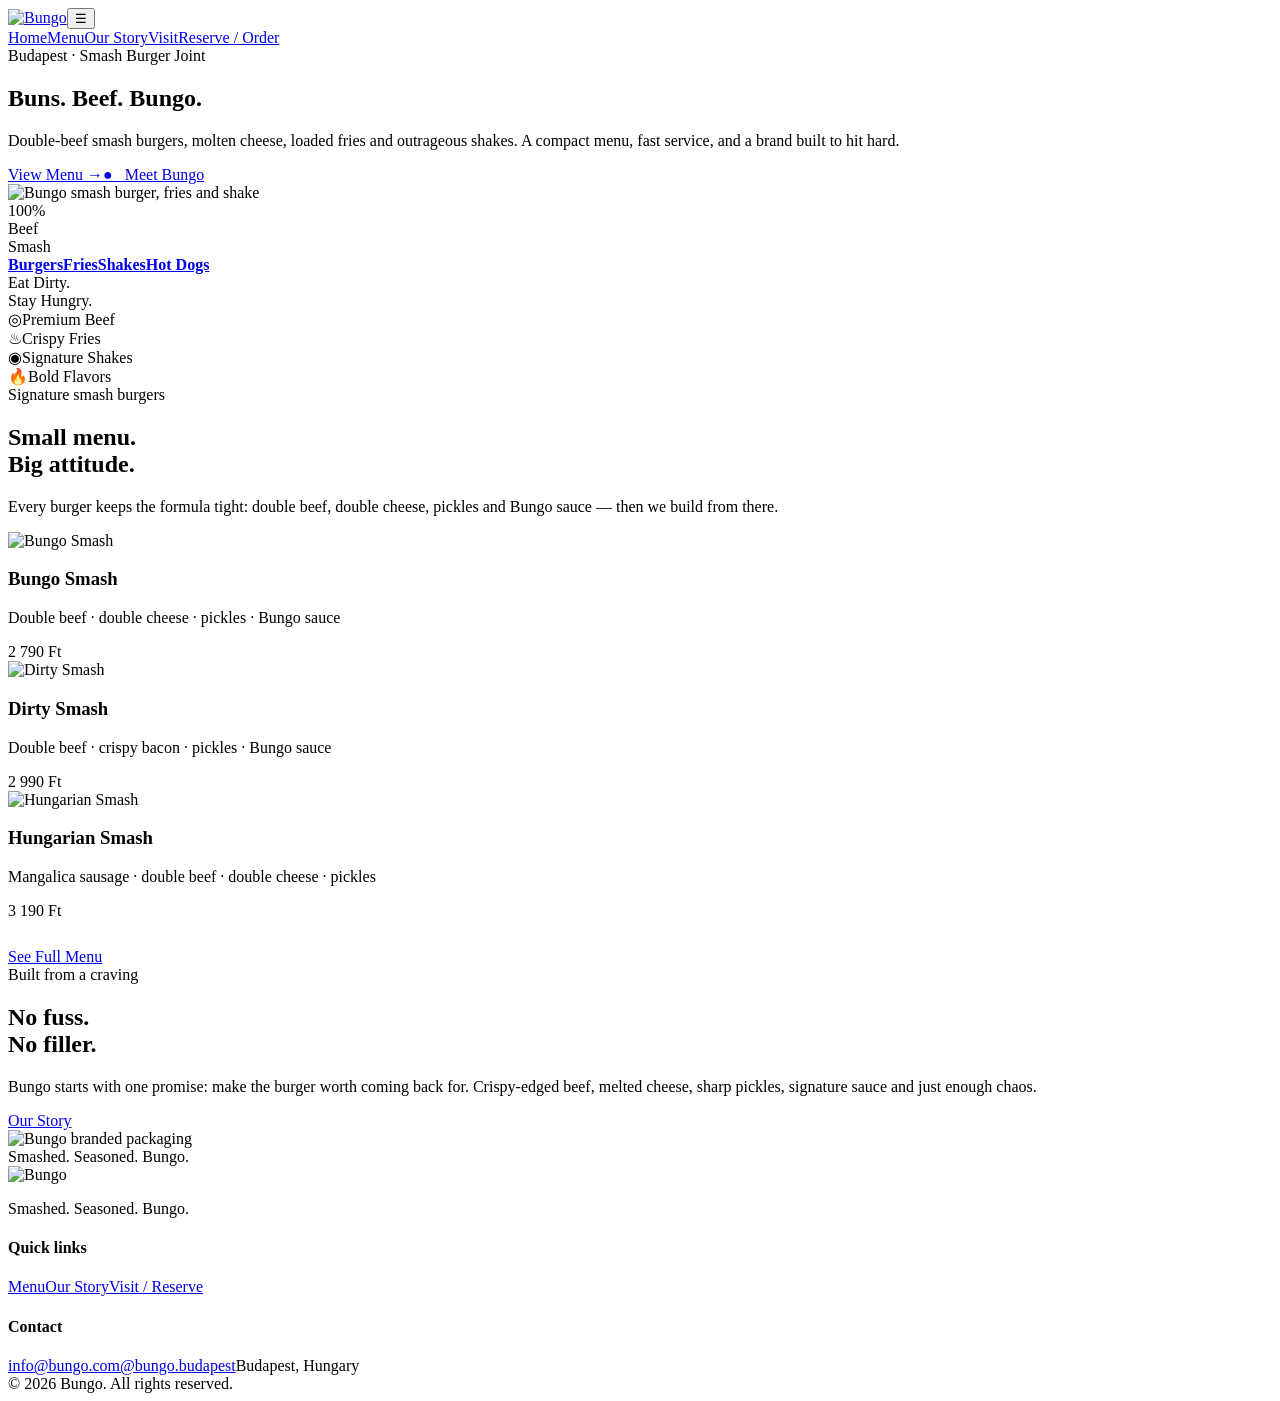
==== index.html @ 384b8719 "Add files via upload" ====
<!doctype html><html lang="en"><head><meta charset="utf-8"><meta name="viewport" content="width=device-width,initial-scale=1"><title>Bungo Smash Burgers — Budapest</title><meta name="description" content="Bungo Smash Burgers — smashed, seasoned, unforgettable."><link rel="stylesheet" href="assets/css/styles.css"></head><body>
<header class="site-header"><div class="container nav"><a class="brand" href="index.html"><img src="assets/images/bungo-logo-dark.png" alt="Bungo"></a><button class="nav-toggle" aria-label="Open menu">☰</button><nav class="nav-links"><a class="active" href="index.html">Home</a><a href="menu.html">Menu</a><a href="story.html">Our Story</a><a href="visit.html">Visit</a><a class="btn btn-primary" href="visit.html#reserve">Reserve / Order</a></nav></div></header>
<main>
<section class="hero"><div class="container"><div class="hero-copy"><div class="eyebrow">Budapest · Smash Burger Joint</div><h1 class="display">Buns. Beef. <span>Bungo.</span></h1><p>Double-beef smash burgers, molten cheese, loaded fries and outrageous shakes. A compact menu, fast service, and a brand built to hit hard.</p><div class="hero-actions"><a class="btn btn-primary" href="menu.html">View Menu →</a><a class="btn btn-ghost" href="story.html">● &nbsp; Meet Bungo</a></div></div><div class="hero-art"><img class="hero-food" src="assets/images/hero-food.jpg" alt="Bungo smash burger, fries and shake"><div class="hero-stamp">100%<br>Beef<br>Smash</div></div></div></section>
<section class="category-band"><div class="container"><div class="category-grid"><a class="category-card" href="menu.html#burgers"><img src="assets/icons/burger.png" alt=""><strong>Burgers</strong></a><a class="category-card" href="menu.html#fries"><img src="assets/icons/fries.png" alt=""><strong>Fries</strong></a><a class="category-card" href="menu.html#shakes"><img src="assets/icons/shakes.png" alt=""><strong>Shakes</strong></a><a class="category-card" href="menu.html#hotdog"><img src="assets/icons/hot-dog.png" alt=""><strong>Hot Dogs</strong></a></div></div></section>
<section class="promise-strip"><div class="container promise-row"><div class="script">Eat Dirty.<br>Stay Hungry.</div><div class="promise"><span class="mini">◎</span>Premium Beef</div><div class="promise"><span class="mini">♨</span>Crispy Fries</div><div class="promise"><span class="mini">◉</span>Signature Shakes</div><div class="promise"><span class="mini">🔥</span>Bold Flavors</div></div></section>
<section class="section"><div class="container"><div class="eyebrow">Signature smash burgers</div><h2 class="display section-title">Small menu.<br>Big attitude.</h2><p class="section-lead">Every burger keeps the formula tight: double beef, double cheese, pickles and Bungo sauce — then we build from there.</p><div class="product-grid"><article class="product-card"><div class="photo"><img src="assets/images/burger-bungo-premium.jpg" alt="Bungo Smash"></div><div class="body"><h3>Bungo Smash</h3><p>Double beef · double cheese · pickles · Bungo sauce</p><span class="price">2 790 Ft</span></div></article><article class="product-card"><div class="photo"><img src="assets/images/burger-dirty-premium.jpg" alt="Dirty Smash"></div><div class="body"><h3>Dirty Smash</h3><p>Double beef · crispy bacon · pickles · Bungo sauce</p><span class="price">2 990 Ft</span></div></article><article class="product-card"><div class="photo"><img src="assets/images/burger-hungarian-premium.jpg" alt="Hungarian Smash"></div><div class="body"><h3>Hungarian Smash</h3><p>Mangalica sausage · double beef · double cheese · pickles</p><span class="price">3 190 Ft</span></div></article></div><div style="margin-top:28px"><a class="btn btn-primary" href="menu.html">See Full Menu</a></div></div></section>
<section class="section alt"><div class="container split"><div><div class="eyebrow">Built from a craving</div><h2 class="display section-title">No fuss.<br>No filler.</h2><p class="section-lead">Bungo starts with one promise: make the burger worth coming back for. Crispy-edged beef, melted cheese, sharp pickles, signature sauce and just enough chaos.</p><a class="btn btn-primary" href="story.html">Our Story</a></div><div class="story-photo"><img src="assets/images/packaging.png" alt="Bungo branded packaging"></div></div></section>
<section class="quote-strip"><div class="container"><div class="script">Smashed. Seasoned. Bungo.</div></div></section></main>
<footer class="site-footer"><div class="container"><div class="footer-grid"><div><img class="footer-logo" src="assets/images/bungo-logo-dark.png" alt="Bungo"><p>Smashed. Seasoned. Bungo.</p></div><div><h4>Quick links</h4><a href="menu.html">Menu</a><a href="story.html">Our Story</a><a href="visit.html">Visit / Reserve</a></div><div><h4>Contact</h4><a href="mailto:info@bungo.com">info@bungo.com</a><a href="#">@bungo.budapest</a><span>Budapest, Hungary</span></div></div><div class="copyright">© 2026 Bungo. All rights reserved.</div></div></footer><script src="assets/js/main.js"></script></body></html>
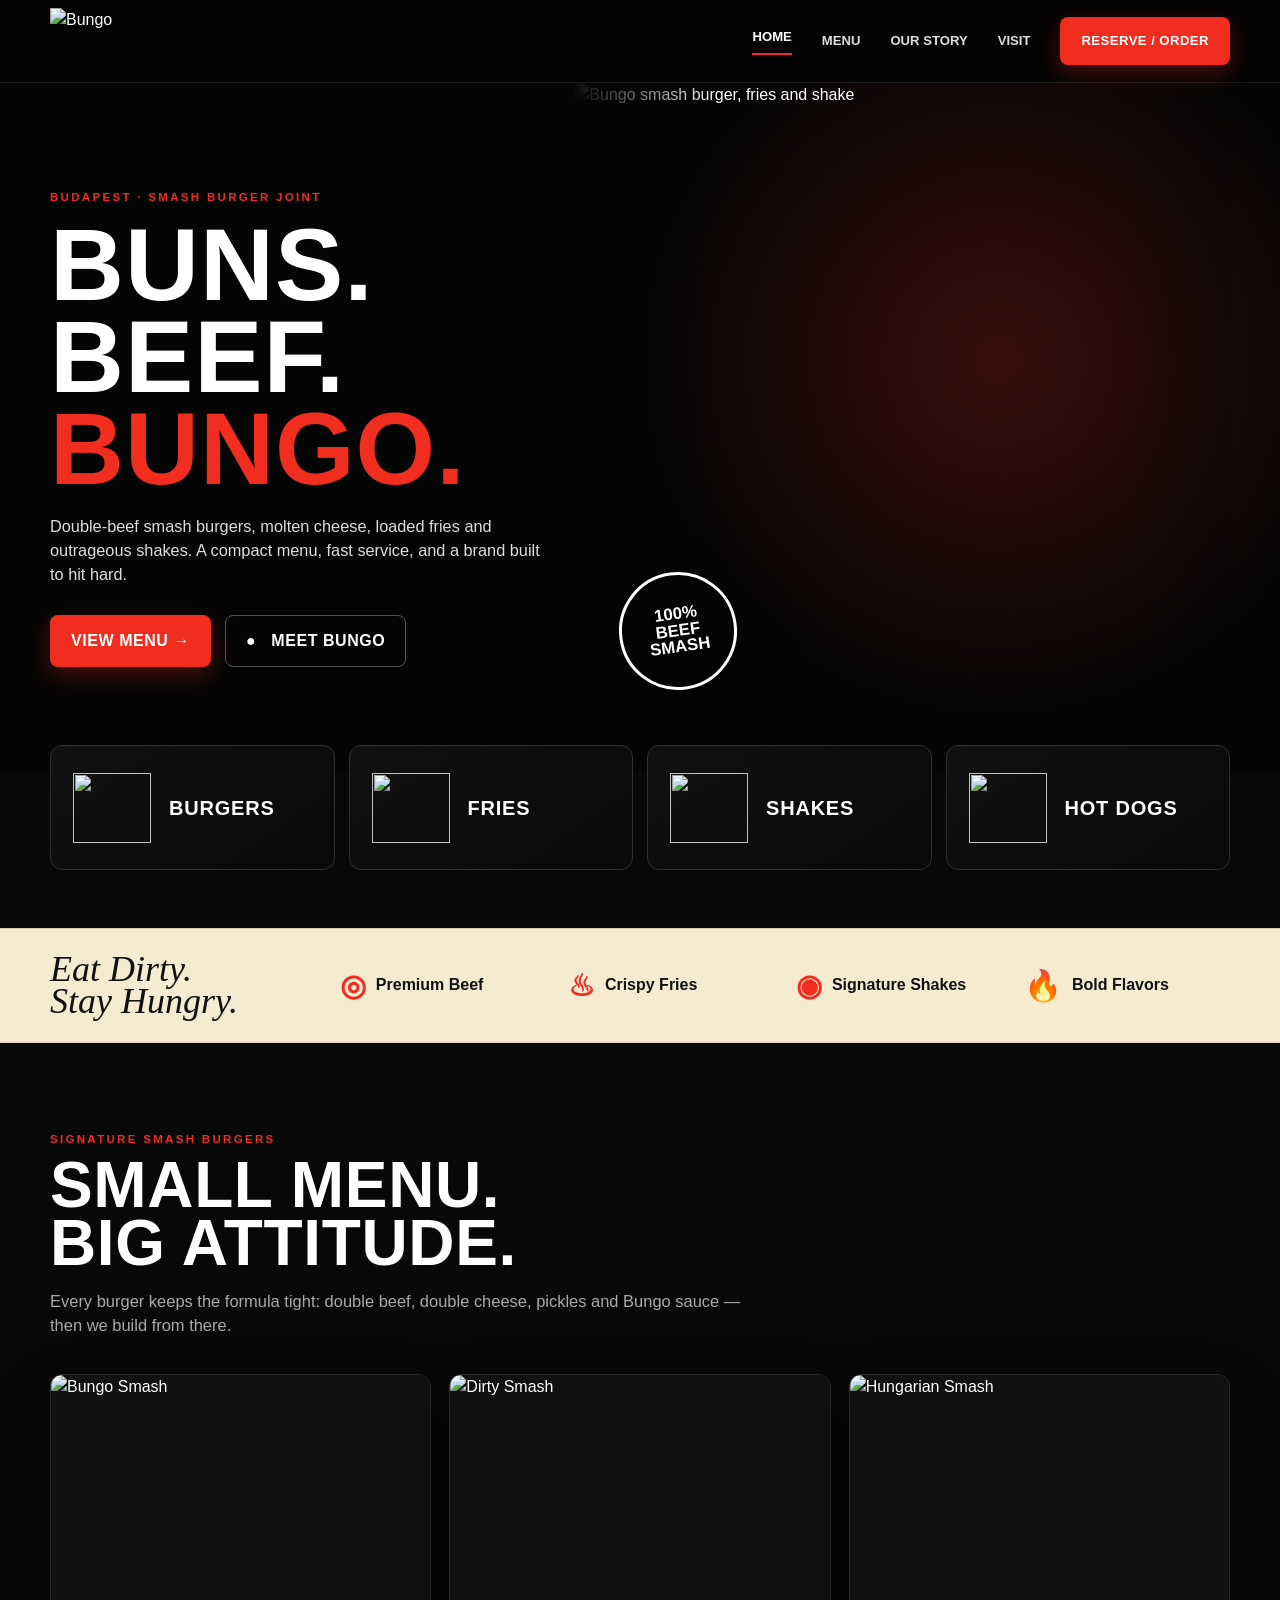
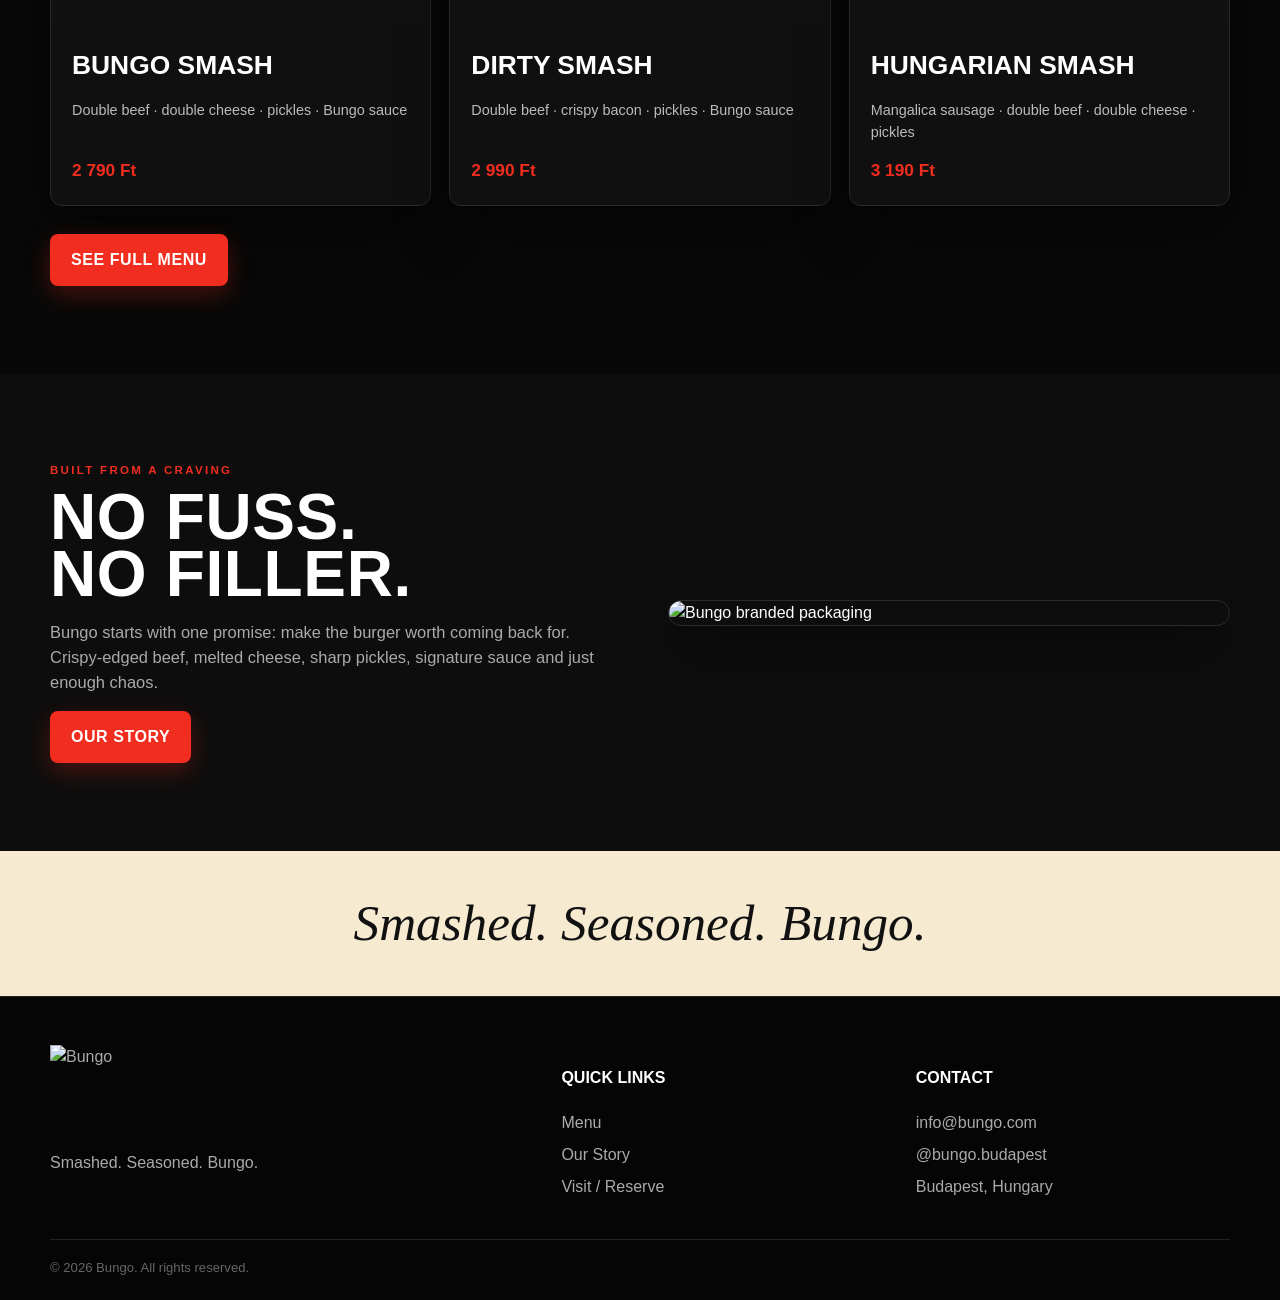
==== commit 352ce1c1: "Change stylesheet link in index.html Updated the stylesheet link in the HTML head." ====
--- a/index.html
+++ b/index.html
@@ -1,4 +1,4 @@
-<!doctype html><html lang="en"><head><meta charset="utf-8"><meta name="viewport" content="width=device-width,initial-scale=1"><title>Bungo Smash Burgers — Budapest</title><meta name="description" content="Bungo Smash Burgers — smashed, seasoned, unforgettable."><link rel="stylesheet" href="assets/css/styles.css"></head><body>
+<!doctype html><html lang="en"><head><meta charset="utf-8"><meta name="viewport" content="width=device-width,initial-scale=1"><title>Bungo Smash Burgers — Budapest</title><meta name="description" content="Bungo Smash Burgers — smashed, seasoned, unforgettable."><link rel="stylesheet" href="styles.css"></head><body>
 <header class="site-header"><div class="container nav"><a class="brand" href="index.html"><img src="assets/images/bungo-logo-dark.png" alt="Bungo"></a><button class="nav-toggle" aria-label="Open menu">☰</button><nav class="nav-links"><a class="active" href="index.html">Home</a><a href="menu.html">Menu</a><a href="story.html">Our Story</a><a href="visit.html">Visit</a><a class="btn btn-primary" href="visit.html#reserve">Reserve / Order</a></nav></div></header>
 <main>
 <section class="hero"><div class="container"><div class="hero-copy"><div class="eyebrow">Budapest · Smash Burger Joint</div><h1 class="display">Buns. Beef. <span>Bungo.</span></h1><p>Double-beef smash burgers, molten cheese, loaded fries and outrageous shakes. A compact menu, fast service, and a brand built to hit hard.</p><div class="hero-actions"><a class="btn btn-primary" href="menu.html">View Menu →</a><a class="btn btn-ghost" href="story.html">● &nbsp; Meet Bungo</a></div></div><div class="hero-art"><img class="hero-food" src="assets/images/hero-food.jpg" alt="Bungo smash burger, fries and shake"><div class="hero-stamp">100%<br>Beef<br>Smash</div></div></div></section>
--- a/styles.css
+++ b/styles.css
@@ -0,0 +1,10 @@
+:root{--red:#f02d1f;--orange:#ff4a22;--black:#070707;--panel:#101010;--cream:#f6ead1;--white:#fff;--muted:#aaa;--line:#292929;--shadow:0 22px 55px rgba(0,0,0,.45)}
+*{box-sizing:border-box}html{scroll-behavior:smooth}body{margin:0;background:var(--black);color:#fff;font-family:Arial,Helvetica,sans-serif;line-height:1.5}img{max-width:100%;display:block}a{color:inherit;text-decoration:none}.container{width:min(1180px,calc(100% - 36px));margin:auto}.eyebrow{font-weight:900;letter-spacing:.2em;text-transform:uppercase;color:var(--red);font-size:.72rem}.display{font-family:Impact,Haettenschweiler,'Arial Narrow Bold',sans-serif;text-transform:uppercase;letter-spacing:.01em;line-height:.9}.script{font-family:'Brush Script MT','Segoe Script',cursive;font-style:italic}.btn{display:inline-flex;align-items:center;justify-content:center;gap:9px;border-radius:8px;padding:13px 20px;font-weight:900;text-transform:uppercase;letter-spacing:.035em;border:1px solid transparent;transition:.2s}.btn:hover{transform:translateY(-2px);filter:brightness(1.08)}.btn-primary{background:var(--red);color:#fff;box-shadow:0 8px 24px rgba(240,45,31,.28)}.btn-dark{background:#111;color:#fff;border-color:#333}.btn-ghost{border-color:#555;background:transparent;color:#fff}
+.site-header{position:sticky;top:0;z-index:50;background:rgba(5,5,5,.96);border-bottom:1px solid #1c1c1c;backdrop-filter:blur(12px)}.nav{height:82px;display:flex;align-items:center;justify-content:space-between;gap:24px}.brand img{height:66px;width:auto}.nav-links{display:flex;align-items:center;gap:30px;font-weight:900;font-size:.82rem;text-transform:uppercase}.nav-links a:not(.btn){color:#ddd}.nav-links a:hover,.nav-links a.active{color:#fff}.nav-links a.active:after{content:'';display:block;height:2px;background:var(--red);margin-top:7px}.nav-toggle{display:none;background:none;border:0;color:white;font-size:1.7rem}
+.hero{min-height:690px;background:radial-gradient(circle at 78% 40%,rgba(240,45,31,.22),transparent 33%),#050505;overflow:hidden;position:relative}.hero .container{min-height:690px;display:grid;grid-template-columns:.86fr 1.14fr;align-items:center;gap:28px}.hero-copy{position:relative;z-index:3;padding:56px 0}.hero h1{font-size:clamp(4.6rem,8vw,7.7rem);margin:.12em 0 .18em}.hero h1 span{color:var(--red);display:block}.hero p{font-size:1.02rem;color:#ddd;max-width:560px}.hero-actions{display:flex;gap:14px;flex-wrap:wrap;margin-top:28px}.hero-art{position:relative;min-height:610px;align-self:stretch}.hero-art:after{content:'';position:absolute;inset:0;background:linear-gradient(90deg,#050505 0,transparent 22%,transparent 85%,rgba(5,5,5,.2) 100%);pointer-events:none}.hero-food{width:100%;height:100%;object-fit:cover;object-position:center;border-radius:0}.hero-stamp{position:absolute;z-index:3;left:7%;bottom:12%;width:118px;height:118px;border:3px solid #fff;border-radius:50%;display:grid;place-items:center;text-align:center;font:900 1.05rem/1 Impact,sans-serif;text-transform:uppercase;transform:rotate(-8deg);background:rgba(5,5,5,.72);box-shadow:var(--shadow)}
+.category-band{background:#080808;padding:0 0 30px}.category-grid{display:grid;grid-template-columns:repeat(4,1fr);gap:14px;transform:translateY(-28px);position:relative;z-index:5}.category-card{background:linear-gradient(145deg,#111,#090909);border:1px solid #303030;border-radius:12px;padding:19px 22px;display:flex;align-items:center;gap:18px;min-height:125px;transition:.22s}.category-card:hover{transform:translateY(-5px);border-color:var(--red)}.category-card img{height:70px;width:78px;object-fit:contain}.category-card strong{font-family:Impact,sans-serif;font-size:1.25rem;letter-spacing:.04em;text-transform:uppercase}.promise-strip{background:var(--cream);color:#111;padding:24px 0;border-top:1px solid #d7c9aa;border-bottom:1px solid #d7c9aa}.promise-row{display:grid;grid-template-columns:1.3fr repeat(4,1fr);gap:22px;align-items:center}.promise-row .script{font-size:2.25rem;line-height:.9}.promise{display:flex;gap:10px;align-items:center;font-weight:900}.promise .mini{font-size:1.9rem;color:var(--red)}
+.section{padding:88px 0;background:#080808}.section.alt{background:#0d0d0d}.section-cream{background:var(--cream);color:#111}.section-red{background:var(--red)}.section-title{font-size:clamp(2.7rem,5vw,5rem);margin:.14em 0}.section-lead{max-width:720px;color:#aaa;font-size:1.03rem}.section-cream .section-lead{color:#655d52}.product-grid{display:grid;grid-template-columns:repeat(3,1fr);gap:18px;margin-top:36px}.product-card{background:#101010;border:1px solid #292929;border-radius:12px;overflow:hidden;box-shadow:var(--shadow)}.product-card .photo{height:250px;background:#111;overflow:hidden}.product-card .photo img{width:100%;height:100%;object-fit:cover}.product-card .body{padding:21px}.product-card h3{font-family:Impact,sans-serif;text-transform:uppercase;font-size:1.65rem;margin:0 0 8px}.product-card p{color:#bbb;font-size:.9rem;min-height:44px}.price{color:var(--red);font-weight:900;font-size:1.08rem}.split{display:grid;grid-template-columns:1fr 1fr;gap:56px;align-items:center}.story-photo{border-radius:14px;overflow:hidden;box-shadow:var(--shadow);border:1px solid #2a2a2a}.story-photo img{width:100%;height:100%;object-fit:cover}.feature-list{display:grid;grid-template-columns:repeat(2,1fr);gap:12px;margin-top:26px}.feature{padding:18px;background:#101010;border:1px solid #2b2b2b;border-radius:10px;color:#bbb}.feature b{display:block;text-transform:uppercase;color:#fff;margin-bottom:5px}.quote-strip{background:var(--cream);color:#111;padding:34px 0;text-align:center}.quote-strip .script{font-size:clamp(2rem,4vw,4rem)}
+.site-footer{background:#050505;color:#aaa;padding:48px 0 22px;border-top:1px solid #222}.footer-grid{display:grid;grid-template-columns:1.2fr .8fr .8fr;gap:40px}.site-footer h4{color:#fff;text-transform:uppercase}.site-footer a{display:block;margin:8px 0;color:#aaa}.footer-logo{height:90px}.copyright{border-top:1px solid #222;margin-top:32px;padding-top:18px;font-size:.82rem;color:#666}
+.page-hero{background:radial-gradient(circle at 80% 50%,rgba(240,45,31,.15),transparent 30%),#070707;color:#fff;padding:85px 0 62px;border-bottom:1px solid #222}.page-hero h1{font-size:clamp(4rem,8vw,7rem);margin:.08em 0}.page-hero .sub{font-size:1rem;color:#aaa;max-width:690px}.tabs{display:flex;flex-wrap:wrap;gap:9px;margin:28px 0 34px}.tab{border:1px solid #333;background:#111;color:#fff;border-radius:7px;padding:10px 16px;font-weight:900;text-transform:uppercase;cursor:pointer}.tab.active{background:var(--red);border-color:var(--red)}.menu-section{display:none}.menu-section.active{display:block}.menu-list{display:grid;grid-template-columns:repeat(2,1fr);gap:14px}.menu-item{display:grid;grid-template-columns:130px 1fr;gap:17px;align-items:center;background:#101010;border:1px solid #282828;padding:12px;border-radius:10px}.menu-item img{width:130px;height:105px;object-fit:cover;border-radius:7px}.menu-item h3{margin:0;font-family:Impact,sans-serif;text-transform:uppercase;font-size:1.45rem}.menu-item p{margin:4px 0;color:#aaa;font-size:.86rem}.values{display:grid;grid-template-columns:repeat(4,1fr);gap:14px;margin-top:34px}.value{background:#111;border:1px solid #2c2c2c;padding:24px;border-radius:12px;text-align:left;color:#aaa;min-height:205px}.value .num{font-family:Impact,sans-serif;font-size:2.5rem;color:var(--red)}.value b{display:block;color:#fff;font-size:1.08rem;text-transform:uppercase;margin:6px 0}.value p{margin:0}.gallery{display:grid;grid-template-columns:1.25fr .75fr .75fr;grid-auto-rows:250px;gap:12px}.gallery img{width:100%;height:100%;object-fit:cover;border-radius:10px}.gallery img:first-child{grid-row:span 2}.contact-grid{display:grid;grid-template-columns:.85fr 1.15fr;gap:30px}.panel{background:#101010;border:1px solid #292929;border-radius:12px;padding:25px}.contact-card{padding:17px 0;border-bottom:1px solid #2a2a2a;color:#aaa}.contact-card:last-child{border-bottom:0}.contact-card b{display:block;color:#fff;text-transform:uppercase;margin-bottom:5px}.form-grid{display:grid;grid-template-columns:1fr 1fr;gap:14px}.field label{display:block;font-weight:800;font-size:.84rem;margin-bottom:6px}.field input,.field select,.field textarea{width:100%;padding:13px;border:1px solid #333;border-radius:7px;background:#0a0a0a;color:#fff;font:inherit}.field.full{grid-column:1/-1}.field textarea{min-height:115px;resize:vertical}.notice{margin-top:14px;padding:12px;border-radius:7px;background:#1a1610;color:#b9aa8c;font-size:.86rem}.map-card{height:300px;border-radius:10px;background:linear-gradient(135deg,#161616,#0b0b0b);position:relative;overflow:hidden;display:grid;place-items:center;border:1px solid #2c2c2c}.map-card:before,.map-card:after{content:'';position:absolute;inset:0;background:repeating-linear-gradient(20deg,transparent 0 52px,rgba(255,255,255,.035) 53px 56px)}.map-card:after{transform:rotate(90deg)}.pin{position:relative;z-index:2;background:var(--red);border-radius:50% 50% 50% 0;width:56px;height:56px;display:grid;place-items:center;transform:rotate(-45deg)}.pin span{transform:rotate(45deg)}
+@media(max-width:900px){.nav-toggle{display:block}.nav-links{display:none;position:absolute;top:82px;left:0;right:0;background:#070707;padding:24px 20px;flex-direction:column;align-items:stretch}.nav-links.open{display:flex}.hero .container{grid-template-columns:1fr;padding-top:20px}.hero-art{min-height:480px}.category-grid{grid-template-columns:repeat(2,1fr);transform:none;padding-top:24px}.promise-row{grid-template-columns:1fr 1fr}.promise-row .script{grid-column:1/-1}.product-grid{grid-template-columns:1fr 1fr}.split,.contact-grid{grid-template-columns:1fr}.values{grid-template-columns:repeat(2,1fr)}.gallery{grid-template-columns:1fr 1fr}.footer-grid{grid-template-columns:1fr 1fr}.menu-list{grid-template-columns:1fr}}
+@media(max-width:600px){.container{width:min(100% - 24px,1180px)}.section{padding:62px 0}.hero h1{font-size:clamp(4rem,19vw,6rem)}.hero-art{min-height:390px}.hero-stamp{width:90px;height:90px;font-size:.8rem}.category-grid,.product-grid,.values,.footer-grid,.gallery,.promise-row{grid-template-columns:1fr}.category-card{min-height:100px}.product-card .photo{height:220px}.form-grid{grid-template-columns:1fr}.field.full{grid-column:auto}.menu-item{grid-template-columns:100px 1fr}.menu-item img{width:100px;height:90px}.page-hero{padding:62px 0 48px}}
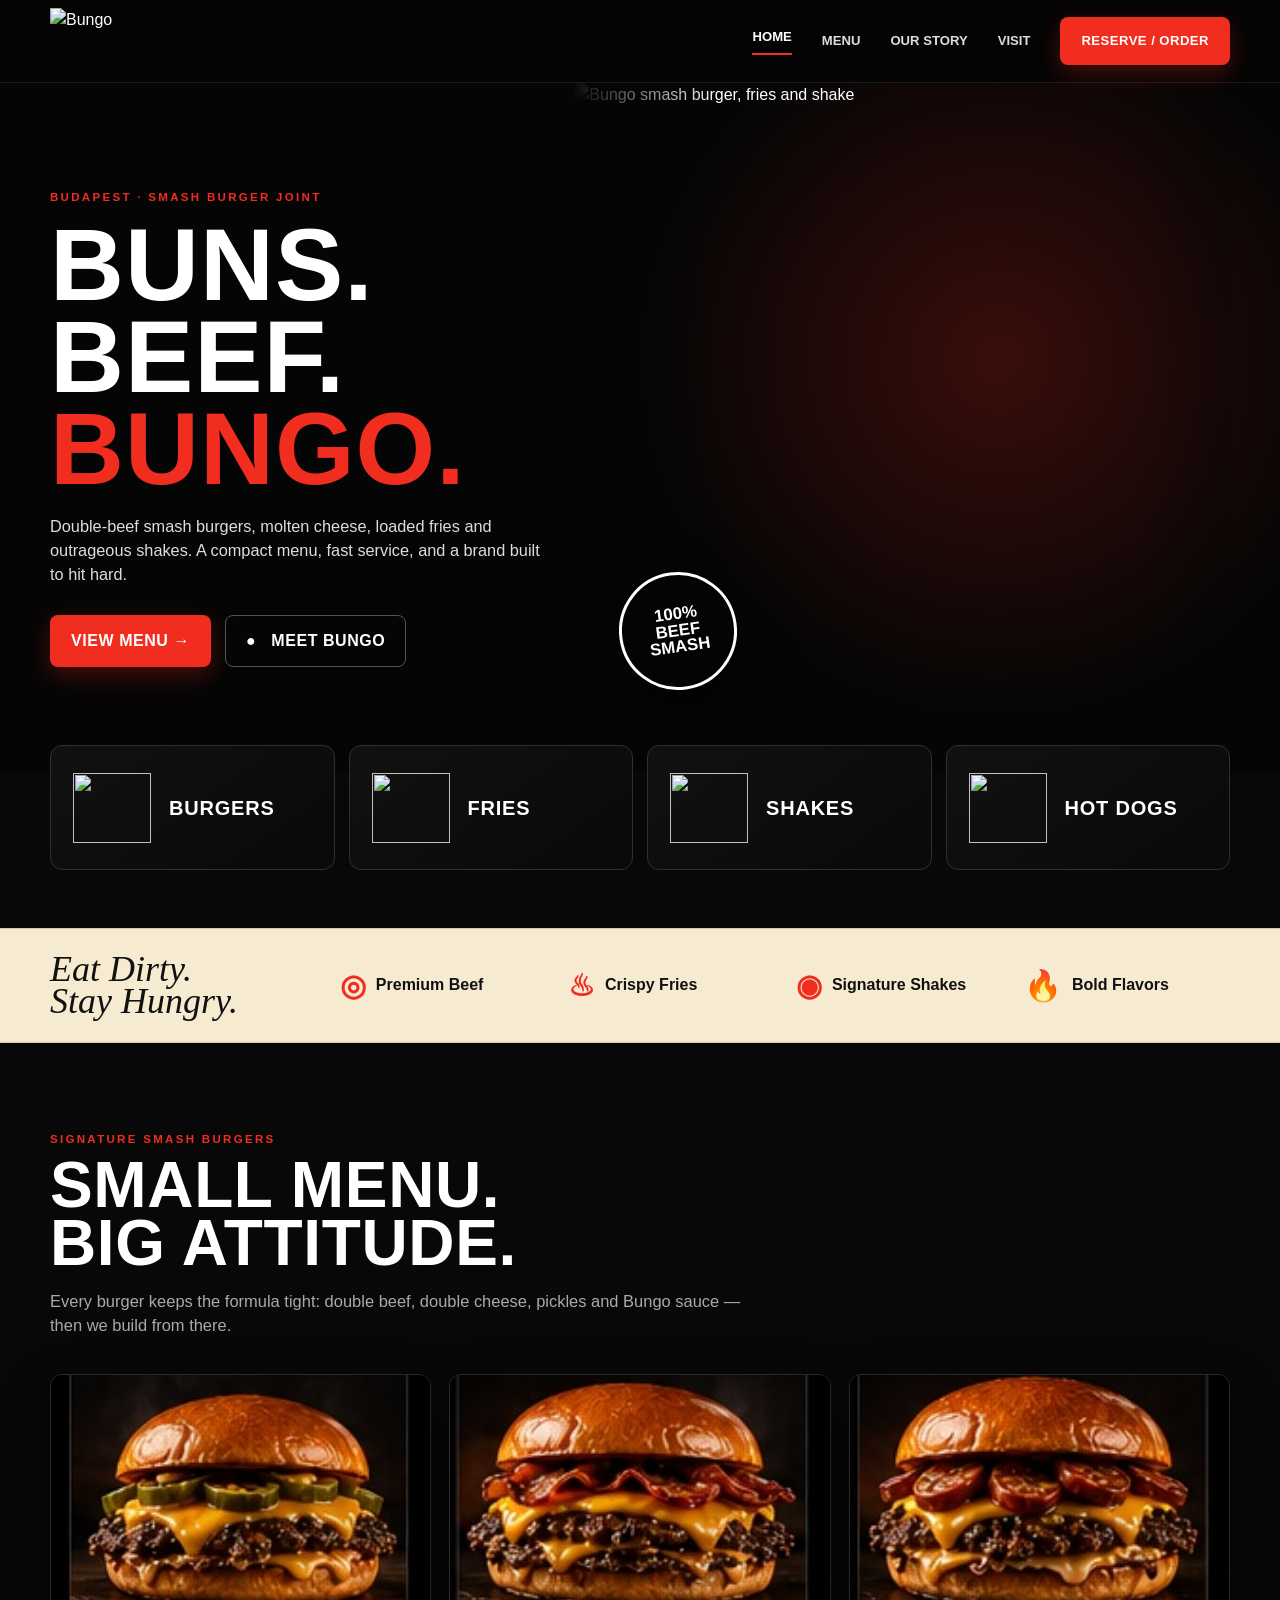
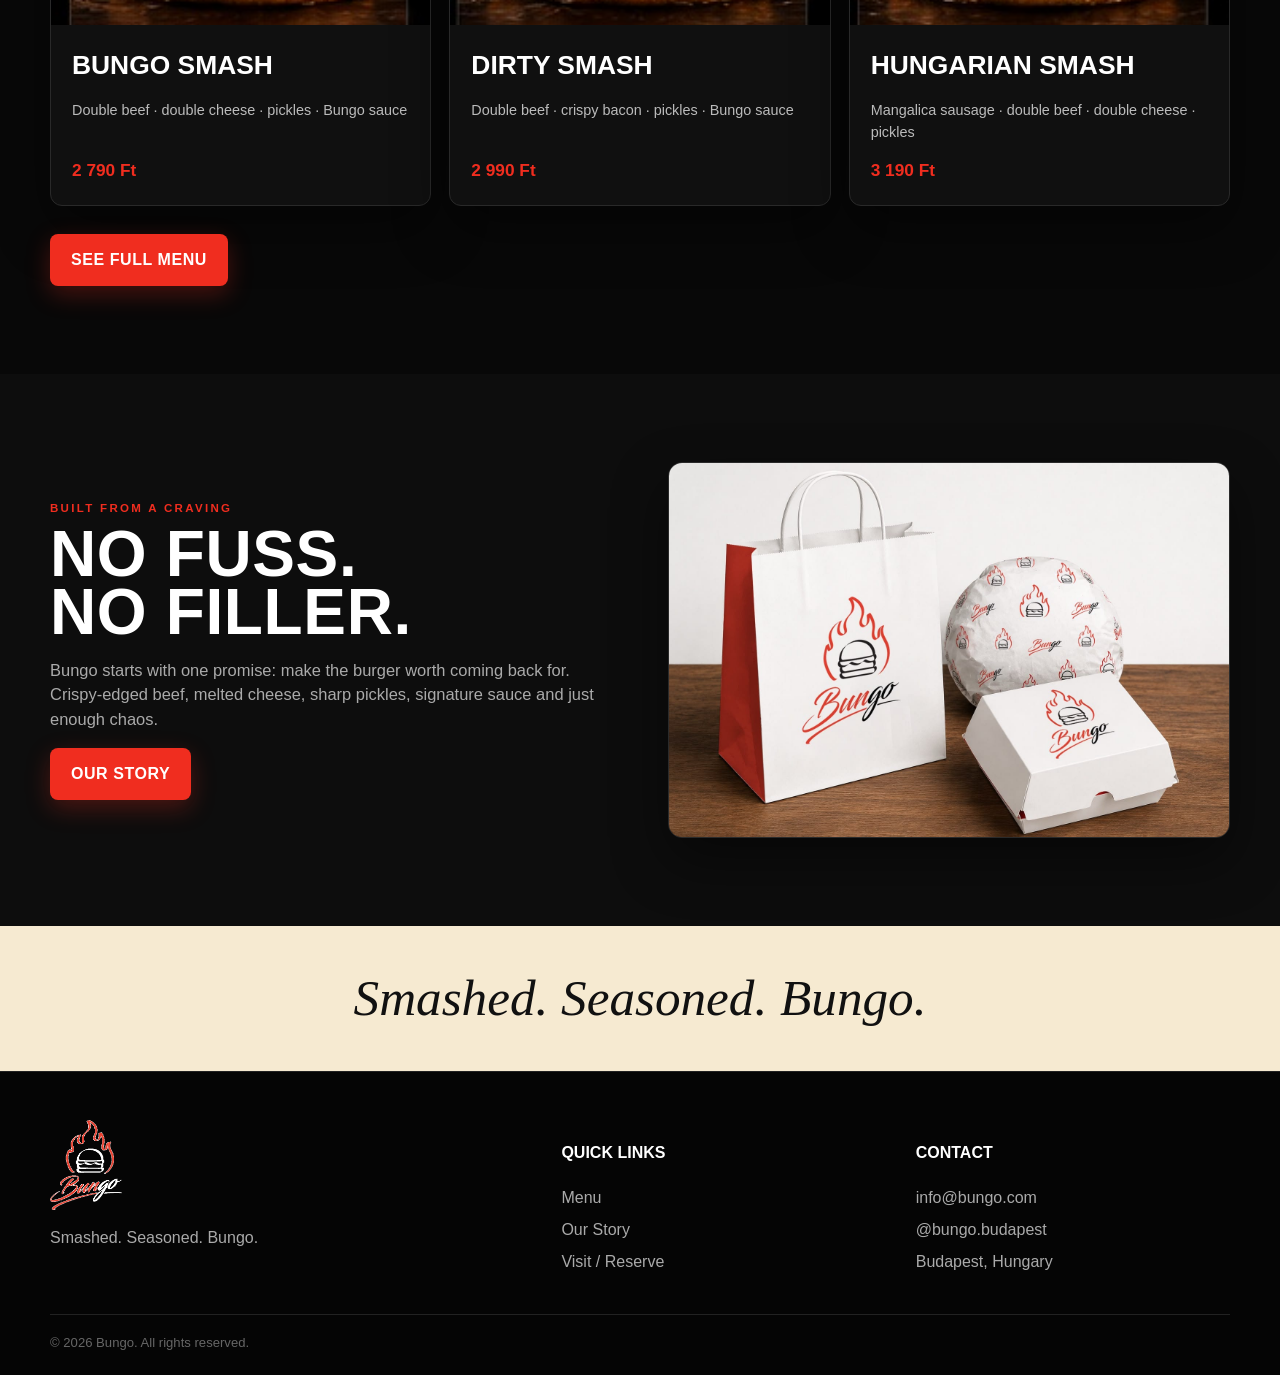
==== commit 2597e7ce: "Fix image paths and update footer in index.html Updated image paths and footer structure in index.ht" ====
--- a/index.html
+++ b/index.html
@@ -1,10 +1,10 @@
 <!doctype html><html lang="en"><head><meta charset="utf-8"><meta name="viewport" content="width=device-width,initial-scale=1"><title>Bungo Smash Burgers — Budapest</title><meta name="description" content="Bungo Smash Burgers — smashed, seasoned, unforgettable."><link rel="stylesheet" href="styles.css"></head><body>
-<header class="site-header"><div class="container nav"><a class="brand" href="index.html"><img src="assets/images/bungo-logo-dark.png" alt="Bungo"></a><button class="nav-toggle" aria-label="Open menu">☰</button><nav class="nav-links"><a class="active" href="index.html">Home</a><a href="menu.html">Menu</a><a href="story.html">Our Story</a><a href="visit.html">Visit</a><a class="btn btn-primary" href="visit.html#reserve">Reserve / Order</a></nav></div></header>
+<header class="site-header"><div class="container nav"><a class="brand" href="index.html"><img src="images/bungo-logo-dark.png" alt="Bungo"></a><button class="nav-toggle" aria-label="Open menu">☰</button><nav class="nav-links"><a class="active" href="index.html">Home</a><a href="menu.html">Menu</a><a href="story.html">Our Story</a><a href="visit.html">Visit</a><a class="btn btn-primary" href="visit.html#reserve">Reserve / Order</a></nav></div></header>
 <main>
-<section class="hero"><div class="container"><div class="hero-copy"><div class="eyebrow">Budapest · Smash Burger Joint</div><h1 class="display">Buns. Beef. <span>Bungo.</span></h1><p>Double-beef smash burgers, molten cheese, loaded fries and outrageous shakes. A compact menu, fast service, and a brand built to hit hard.</p><div class="hero-actions"><a class="btn btn-primary" href="menu.html">View Menu →</a><a class="btn btn-ghost" href="story.html">● &nbsp; Meet Bungo</a></div></div><div class="hero-art"><img class="hero-food" src="assets/images/hero-food.jpg" alt="Bungo smash burger, fries and shake"><div class="hero-stamp">100%<br>Beef<br>Smash</div></div></div></section>
-<section class="category-band"><div class="container"><div class="category-grid"><a class="category-card" href="menu.html#burgers"><img src="assets/icons/burger.png" alt=""><strong>Burgers</strong></a><a class="category-card" href="menu.html#fries"><img src="assets/icons/fries.png" alt=""><strong>Fries</strong></a><a class="category-card" href="menu.html#shakes"><img src="assets/icons/shakes.png" alt=""><strong>Shakes</strong></a><a class="category-card" href="menu.html#hotdog"><img src="assets/icons/hot-dog.png" alt=""><strong>Hot Dogs</strong></a></div></div></section>
+<section class="hero"><div class="container"><div class="hero-copy"><div class="eyebrow">Budapest · Smash Burger Joint</div><h1 class="display">Buns. Beef. <span>Bungo.</span></h1><p>Double-beef smash burgers, molten cheese, loaded fries and outrageous shakes. A compact menu, fast service, and a brand built to hit hard.</p><div class="hero-actions"><a class="btn btn-primary" href="menu.html">View Menu →</a><a class="btn btn-ghost" href="story.html">● &nbsp; Meet Bungo</a></div></div><div class="hero-art"><img class="hero-food" src="images/hero-food.jpg" alt="Bungo smash burger, fries and shake"><div class="hero-stamp">100%<br>Beef<br>Smash</div></div></div></section>
+<section class="category-band"><div class="container"><div class="category-grid"><a class="category-card" href="menu.html#burgers"><img src="icons/burger.png" alt=""><strong>Burgers</strong></a><a class="category-card" href="menu.html#fries"><img src="icons/fries.png" alt=""><strong>Fries</strong></a><a class="category-card" href="menu.html#shakes"><img src="icons/shakes.png" alt=""><strong>Shakes</strong></a><a class="category-card" href="menu.html#hotdog"><img src="icons/hot-dog.png" alt=""><strong>Hot Dogs</strong></a></div></div></section>
 <section class="promise-strip"><div class="container promise-row"><div class="script">Eat Dirty.<br>Stay Hungry.</div><div class="promise"><span class="mini">◎</span>Premium Beef</div><div class="promise"><span class="mini">♨</span>Crispy Fries</div><div class="promise"><span class="mini">◉</span>Signature Shakes</div><div class="promise"><span class="mini">🔥</span>Bold Flavors</div></div></section>
-<section class="section"><div class="container"><div class="eyebrow">Signature smash burgers</div><h2 class="display section-title">Small menu.<br>Big attitude.</h2><p class="section-lead">Every burger keeps the formula tight: double beef, double cheese, pickles and Bungo sauce — then we build from there.</p><div class="product-grid"><article class="product-card"><div class="photo"><img src="assets/images/burger-bungo-premium.jpg" alt="Bungo Smash"></div><div class="body"><h3>Bungo Smash</h3><p>Double beef · double cheese · pickles · Bungo sauce</p><span class="price">2 790 Ft</span></div></article><article class="product-card"><div class="photo"><img src="assets/images/burger-dirty-premium.jpg" alt="Dirty Smash"></div><div class="body"><h3>Dirty Smash</h3><p>Double beef · crispy bacon · pickles · Bungo sauce</p><span class="price">2 990 Ft</span></div></article><article class="product-card"><div class="photo"><img src="assets/images/burger-hungarian-premium.jpg" alt="Hungarian Smash"></div><div class="body"><h3>Hungarian Smash</h3><p>Mangalica sausage · double beef · double cheese · pickles</p><span class="price">3 190 Ft</span></div></article></div><div style="margin-top:28px"><a class="btn btn-primary" href="menu.html">See Full Menu</a></div></div></section>
-<section class="section alt"><div class="container split"><div><div class="eyebrow">Built from a craving</div><h2 class="display section-title">No fuss.<br>No filler.</h2><p class="section-lead">Bungo starts with one promise: make the burger worth coming back for. Crispy-edged beef, melted cheese, sharp pickles, signature sauce and just enough chaos.</p><a class="btn btn-primary" href="story.html">Our Story</a></div><div class="story-photo"><img src="assets/images/packaging.png" alt="Bungo branded packaging"></div></div></section>
+<section class="section"><div class="container"><div class="eyebrow">Signature smash burgers</div><h2 class="display section-title">Small menu.<br>Big attitude.</h2><p class="section-lead">Every burger keeps the formula tight: double beef, double cheese, pickles and Bungo sauce — then we build from there.</p><div class="product-grid"><article class="product-card"><div class="photo"><img src="burger-bungo-premium.jpg" alt="Bungo Smash"></div><div class="body"><h3>Bungo Smash</h3><p>Double beef · double cheese · pickles · Bungo sauce</p><span class="price">2 790 Ft</span></div></article><article class="product-card"><div class="photo"><img src="burger-dirty-premium.jpg" alt="Dirty Smash"></div><div class="body"><h3>Dirty Smash</h3><p>Double beef · crispy bacon · pickles · Bungo sauce</p><span class="price">2 990 Ft</span></div></article><article class="product-card"><div class="photo"><img src="burger-hungarian-premium.jpg" alt="Hungarian Smash"></div><div class="body"><h3>Hungarian Smash</h3><p>Mangalica sausage · double beef · double cheese · pickles</p><span class="price">3 190 Ft</span></div></article></div><div style="margin-top:28px"><a class="btn btn-primary" href="menu.html">See Full Menu</a></div></div></section>
+<section class="section alt"><div class="container split"><div><div class="eyebrow">Built from a craving</div><h2 class="display section-title">No fuss.<br>No filler.</h2><p class="section-lead">Bungo starts with one promise: make the burger worth coming back for. Crispy-edged beef, melted cheese, sharp pickles, signature sauce and just enough chaos.</p><a class="btn btn-primary" href="story.html">Our Story</a></div><div class="story-photo"><img src="packaging.png" alt="Bungo branded packaging"></div></div></section>
 <section class="quote-strip"><div class="container"><div class="script">Smashed. Seasoned. Bungo.</div></div></section></main>
-<footer class="site-footer"><div class="container"><div class="footer-grid"><div><img class="footer-logo" src="assets/images/bungo-logo-dark.png" alt="Bungo"><p>Smashed. Seasoned. Bungo.</p></div><div><h4>Quick links</h4><a href="menu.html">Menu</a><a href="story.html">Our Story</a><a href="visit.html">Visit / Reserve</a></div><div><h4>Contact</h4><a href="mailto:info@bungo.com">info@bungo.com</a><a href="#">@bungo.budapest</a><span>Budapest, Hungary</span></div></div><div class="copyright">© 2026 Bungo. All rights reserved.</div></div></footer><script src="assets/js/main.js"></script></body></html>
+<footer class="site-footer"><div class="container"><div class="footer-grid"><div><img class="footer-logo" src="bungo-logo-dark.png" alt="Bungo"><p>Smashed. Seasoned. Bungo.</p></div><div><h4>Quick links</h4><a href="menu.html">Menu</a><a href="story.html">Our Story</a><a href="visit.html">Visit / Reserve</a></div><div><h4>Contact</h4><a href="mailto:info@bungo.com">info@bungo.com</a><a href="#">@bungo.budapest</a><span>Budapest, Hungary</span></div></div><div class="copyright">© 2026 Bungo. All rights reserved.</div></div></footer><script src="main.js"></script></body></html>
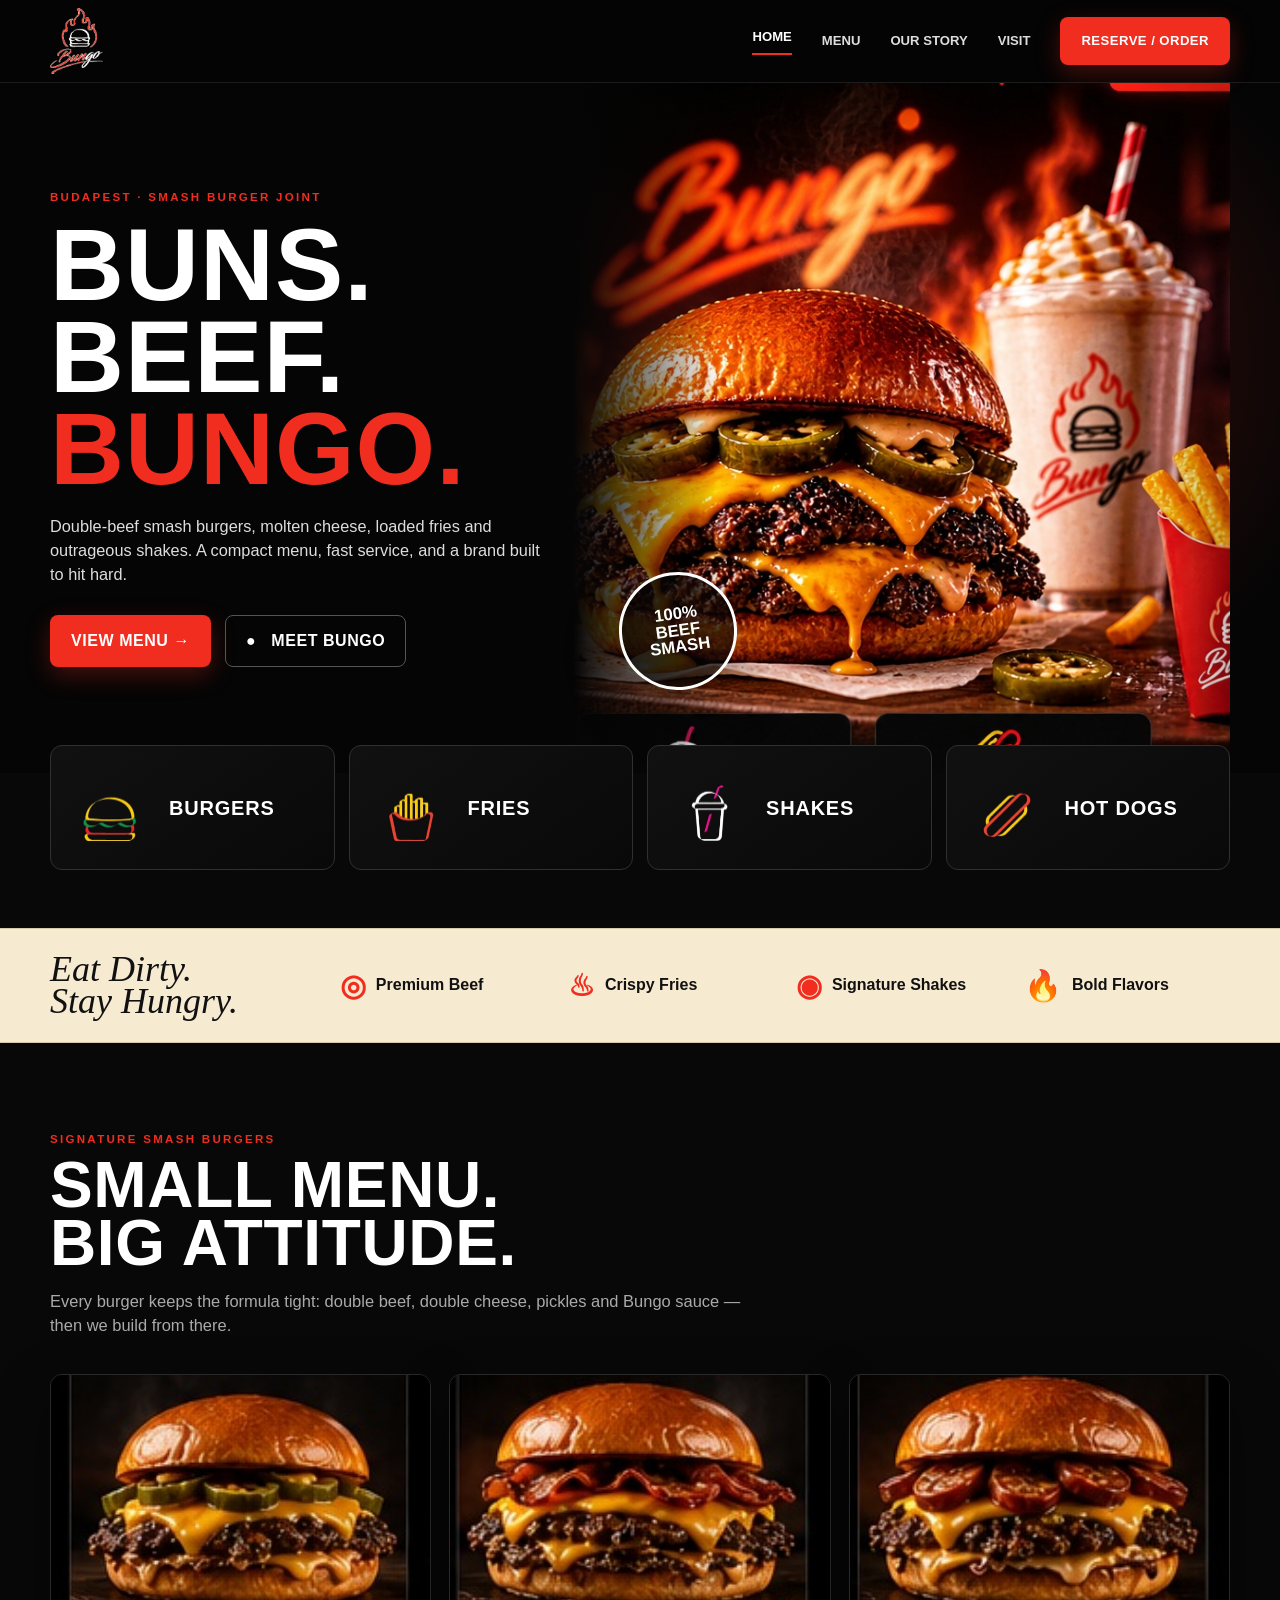
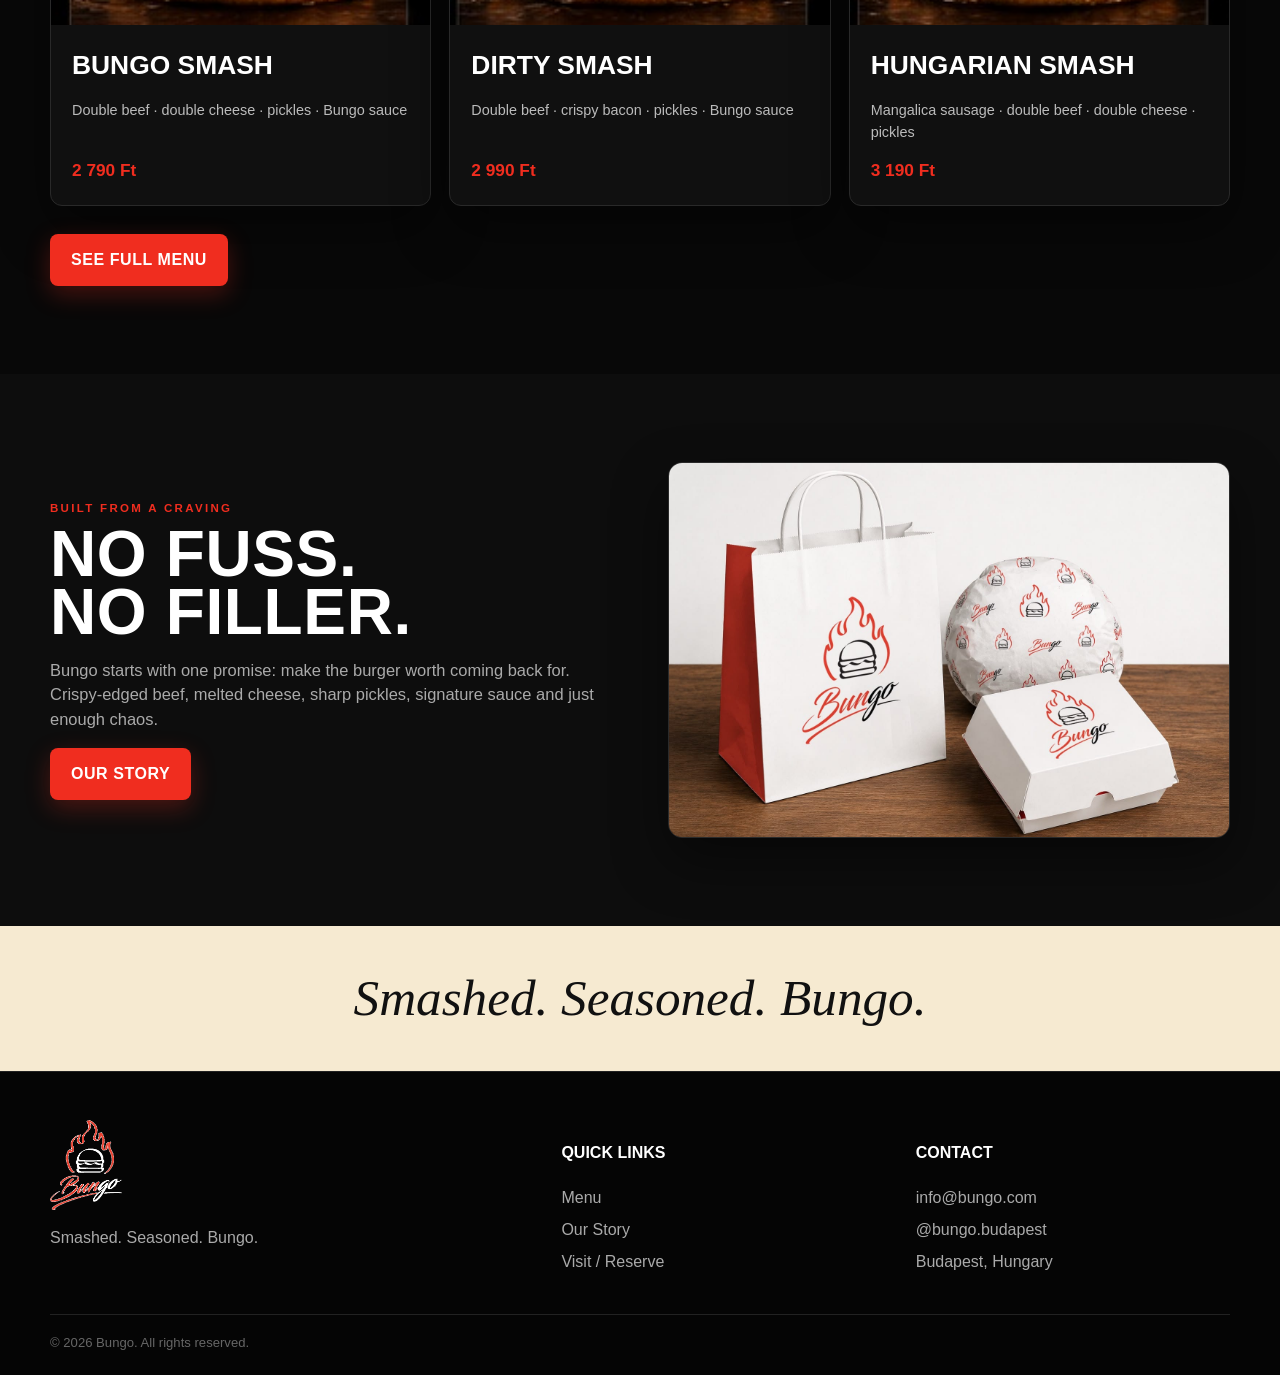
==== commit 6b76ec09: "Fix header and footer structure in index.html Updated footer and header elements in index.html with " ====
--- a/index.html
+++ b/index.html
@@ -1,8 +1,8 @@
 <!doctype html><html lang="en"><head><meta charset="utf-8"><meta name="viewport" content="width=device-width,initial-scale=1"><title>Bungo Smash Burgers — Budapest</title><meta name="description" content="Bungo Smash Burgers — smashed, seasoned, unforgettable."><link rel="stylesheet" href="styles.css"></head><body>
-<header class="site-header"><div class="container nav"><a class="brand" href="index.html"><img src="images/bungo-logo-dark.png" alt="Bungo"></a><button class="nav-toggle" aria-label="Open menu">☰</button><nav class="nav-links"><a class="active" href="index.html">Home</a><a href="menu.html">Menu</a><a href="story.html">Our Story</a><a href="visit.html">Visit</a><a class="btn btn-primary" href="visit.html#reserve">Reserve / Order</a></nav></div></header>
+<header class="site-header"><div class="container nav"><a class="brand" href="index.html"><img src="bungo-logo-dark.png" alt="Bungo"></a><button class="nav-toggle" aria-label="Open menu">☰</button><nav class="nav-links"><a class="active" href="index.html">Home</a><a href="menu.html">Menu</a><a href="story.html">Our Story</a><a href="visit.html">Visit</a><a class="btn btn-primary" href="visit.html#reserve">Reserve / Order</a></nav></div></header>
 <main>
-<section class="hero"><div class="container"><div class="hero-copy"><div class="eyebrow">Budapest · Smash Burger Joint</div><h1 class="display">Buns. Beef. <span>Bungo.</span></h1><p>Double-beef smash burgers, molten cheese, loaded fries and outrageous shakes. A compact menu, fast service, and a brand built to hit hard.</p><div class="hero-actions"><a class="btn btn-primary" href="menu.html">View Menu →</a><a class="btn btn-ghost" href="story.html">● &nbsp; Meet Bungo</a></div></div><div class="hero-art"><img class="hero-food" src="images/hero-food.jpg" alt="Bungo smash burger, fries and shake"><div class="hero-stamp">100%<br>Beef<br>Smash</div></div></div></section>
-<section class="category-band"><div class="container"><div class="category-grid"><a class="category-card" href="menu.html#burgers"><img src="icons/burger.png" alt=""><strong>Burgers</strong></a><a class="category-card" href="menu.html#fries"><img src="icons/fries.png" alt=""><strong>Fries</strong></a><a class="category-card" href="menu.html#shakes"><img src="icons/shakes.png" alt=""><strong>Shakes</strong></a><a class="category-card" href="menu.html#hotdog"><img src="icons/hot-dog.png" alt=""><strong>Hot Dogs</strong></a></div></div></section>
+<section class="hero"><div class="container"><div class="hero-copy"><div class="eyebrow">Budapest · Smash Burger Joint</div><h1 class="display">Buns. Beef. <span>Bungo.</span></h1><p>Double-beef smash burgers, molten cheese, loaded fries and outrageous shakes. A compact menu, fast service, and a brand built to hit hard.</p><div class="hero-actions"><a class="btn btn-primary" href="menu.html">View Menu →</a><a class="btn btn-ghost" href="story.html">● &nbsp; Meet Bungo</a></div></div><div class="hero-art"><img class="hero-food" src="hero-food.jpg" alt="Bungo smash burger, fries and shake"><div class="hero-stamp">100%<br>Beef<br>Smash</div></div></div></section>
+<section class="category-band"><div class="container"><div class="category-grid"><a class="category-card" href="menu.html#burgers"><img src="burger.png" alt=""><strong>Burgers</strong></a><a class="category-card" href="menu.html#fries"><img src="fries.png" alt=""><strong>Fries</strong></a><a class="category-card" href="menu.html#shakes"><img src="shakes.png" alt=""><strong>Shakes</strong></a><a class="category-card" href="menu.html#hotdog"><img src="hot-dog.png" alt=""><strong>Hot Dogs</strong></a></div></div></section>
 <section class="promise-strip"><div class="container promise-row"><div class="script">Eat Dirty.<br>Stay Hungry.</div><div class="promise"><span class="mini">◎</span>Premium Beef</div><div class="promise"><span class="mini">♨</span>Crispy Fries</div><div class="promise"><span class="mini">◉</span>Signature Shakes</div><div class="promise"><span class="mini">🔥</span>Bold Flavors</div></div></section>
 <section class="section"><div class="container"><div class="eyebrow">Signature smash burgers</div><h2 class="display section-title">Small menu.<br>Big attitude.</h2><p class="section-lead">Every burger keeps the formula tight: double beef, double cheese, pickles and Bungo sauce — then we build from there.</p><div class="product-grid"><article class="product-card"><div class="photo"><img src="burger-bungo-premium.jpg" alt="Bungo Smash"></div><div class="body"><h3>Bungo Smash</h3><p>Double beef · double cheese · pickles · Bungo sauce</p><span class="price">2 790 Ft</span></div></article><article class="product-card"><div class="photo"><img src="burger-dirty-premium.jpg" alt="Dirty Smash"></div><div class="body"><h3>Dirty Smash</h3><p>Double beef · crispy bacon · pickles · Bungo sauce</p><span class="price">2 990 Ft</span></div></article><article class="product-card"><div class="photo"><img src="burger-hungarian-premium.jpg" alt="Hungarian Smash"></div><div class="body"><h3>Hungarian Smash</h3><p>Mangalica sausage · double beef · double cheese · pickles</p><span class="price">3 190 Ft</span></div></article></div><div style="margin-top:28px"><a class="btn btn-primary" href="menu.html">See Full Menu</a></div></div></section>
 <section class="section alt"><div class="container split"><div><div class="eyebrow">Built from a craving</div><h2 class="display section-title">No fuss.<br>No filler.</h2><p class="section-lead">Bungo starts with one promise: make the burger worth coming back for. Crispy-edged beef, melted cheese, sharp pickles, signature sauce and just enough chaos.</p><a class="btn btn-primary" href="story.html">Our Story</a></div><div class="story-photo"><img src="packaging.png" alt="Bungo branded packaging"></div></div></section>
